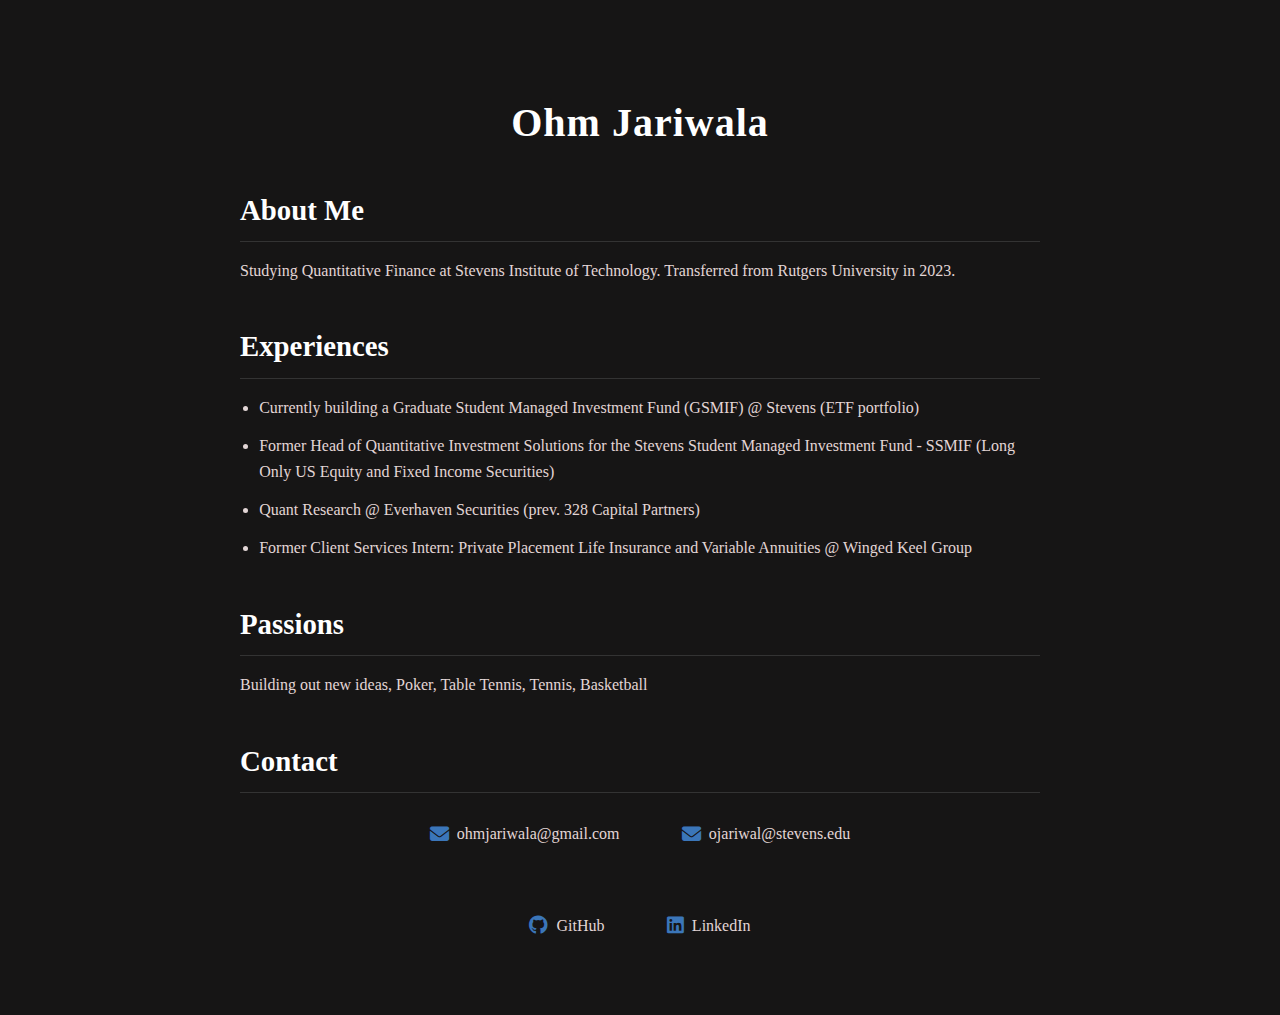
==== index.html @ 9c6dcec7 "Added personal information and improved styling" ====
<!DOCTYPE html>
<html lang="en">
<head>
    <meta charset="UTF-8">
    <meta name="viewport" content="width=device-width, initial-scale=1.0">
    <title>Ohm Jariwala</title>
    <link rel="stylesheet" href="styles.css">
    <link rel="stylesheet" href="https://cdnjs.cloudflare.com/ajax/libs/font-awesome/6.5.1/css/all.min.css">
</head>
<body>
    <div class="container">
        <h1>Ohm Jariwala</h1>
        
        <section class="about">
            <h2>About Me</h2>
            <p>Studying Quantitative Finance at Stevens Institute of Technology. Transferred from Rutgers University in 2023.</p>
        </section>

        <section class="experiences">
            <h2>Experiences</h2>
            <ul>
                <li>Currently building a Graduate Student Managed Investment Fund (GSMIF) @ Stevens (ETF portfolio)</li>
                <li>Former Head of Quantitative Investment Solutions for the Stevens Student Managed Investment Fund - SSMIF (Long Only US Equity and Fixed Income Securities)</li>
                <li>Quant Research @ Everhaven Securities (prev. 328 Capital Partners)</li>
                <li>Former Client Services Intern: Private Placement Life Insurance and Variable Annuities @ Winged Keel Group</li>
            </ul>
        </section>

        <section class="passions">
            <h2>Passions</h2>
            <p>Building out new ideas, Poker, Table Tennis, Tennis, Basketball</p>
        </section>

        <section class="contact">
            <h2>Contact</h2>
            <div class="email-links">
                <a href="mailto:ohmjariwala@gmail.com">
                    <i class="fas fa-envelope"></i>
                    ohmjariwala@gmail.com
                </a>
                <a href="mailto:ojariwal@stevens.edu">
                    <i class="fas fa-envelope"></i>
                    ojariwal@stevens.edu
                </a>
            </div>
        </section>

        <div class="social-links">
            <a href="https://github.com/ohmjariwala" target="_blank">
                <i class="fab fa-github"></i>
                GitHub
            </a>
            <a href="https://www.linkedin.com/in/ohm-jariwala/" target="_blank">
                <i class="fab fa-linkedin"></i>
                LinkedIn
            </a>
        </div>
    </div>
</body>
</html>
---- styles.css ----
:root {
    --bg-color: #161515;
    --text-color: #e3d6d6;
    --heading-color: #ffffff;
    --border-color: #333333;
    --hover-color: #2d2d2d;
    --accent-color: #3b76b9;
}

body {
    margin: 0;
    padding: 2rem;
    min-height: 100vh;
    font-family: 'Times New Roman', Times, serif;
    background-color: var(--bg-color);
    line-height: 1.6;
    color: var(--text-color);
}

.container {
    max-width: 800px;
    margin: 0 auto;
    padding: 2rem;
}

h1 {
    color: var(--heading-color);
    margin-bottom: 2rem;
    text-align: center;
    font-size: 2.5rem;
    letter-spacing: 1px;
}

h2 {
    color: var(--heading-color);
    margin-top: 2rem;
    margin-bottom: 1rem;
    border-bottom: 1px solid var(--border-color);
    padding-bottom: 0.5rem;
    font-size: 1.8rem;
}

section {
    margin-bottom: 2.5rem;
}

ul {
    padding-left: 1.2rem;
}

li {
    margin-bottom: 0.8rem;
}

.social-links, .email-links {
    display: flex;
    gap: 1.5rem;
    margin-top: 1rem;
    justify-content: center;
}

.social-links a, .email-links a {
    display: flex;
    align-items: center;
    gap: 0.5rem;
    text-decoration: none;
    color: var(--text-color);
    padding: 0.8rem 1.2rem;
    transition: all 0.3s ease;
}

.social-links a:hover, .email-links a:hover {
    background-color: var(--hover-color);
    transform: translateY(-2px);
}

.fa-github, .fa-linkedin, .fa-envelope {
    font-size: 1.2rem;
    color: var(--accent-color);
}

@media (max-width: 600px) {
    body {
        padding: 1rem;
    }
    
    .container {
        padding: 1rem;
    }
    
    .social-links, .email-links {
        flex-direction: column;
        gap: 0.8rem;
    }

    h1 {
        font-size: 2rem;
    }

    h2 {
        font-size: 1.5rem;
    }
}
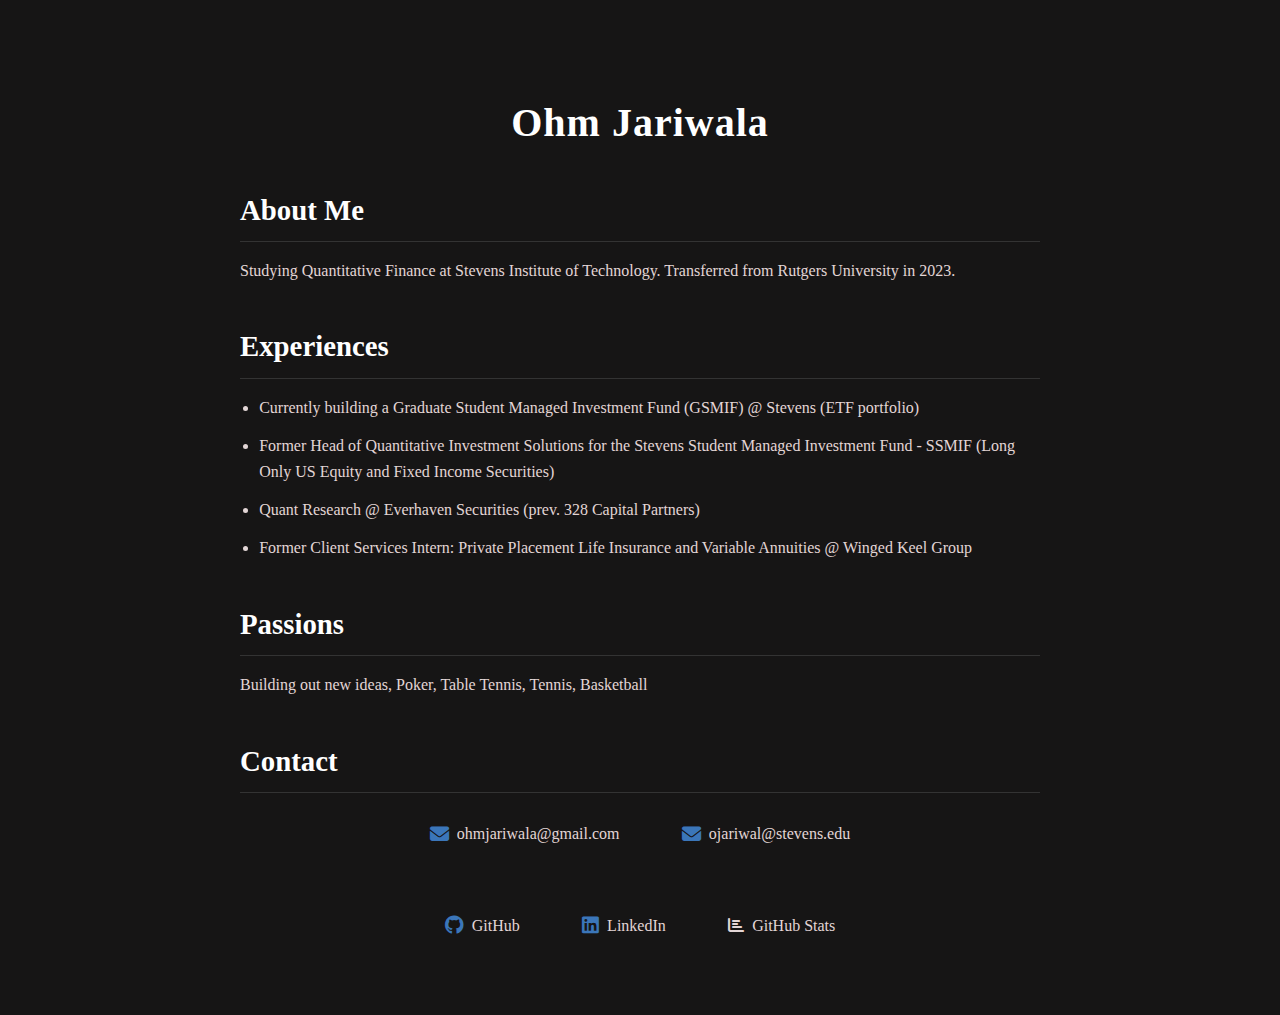
==== commit e2991570: "Added GitHub stats page and updated main page" ====
--- a/index.html
+++ b/index.html
@@ -54,6 +54,10 @@
                 <i class="fab fa-linkedin"></i>
                 LinkedIn
             </a>
+            <a href="github-stats.html">
+                <i class="fas fa-chart-bar"></i>
+                GitHub Stats
+            </a>
         </div>
     </div>
 </body>
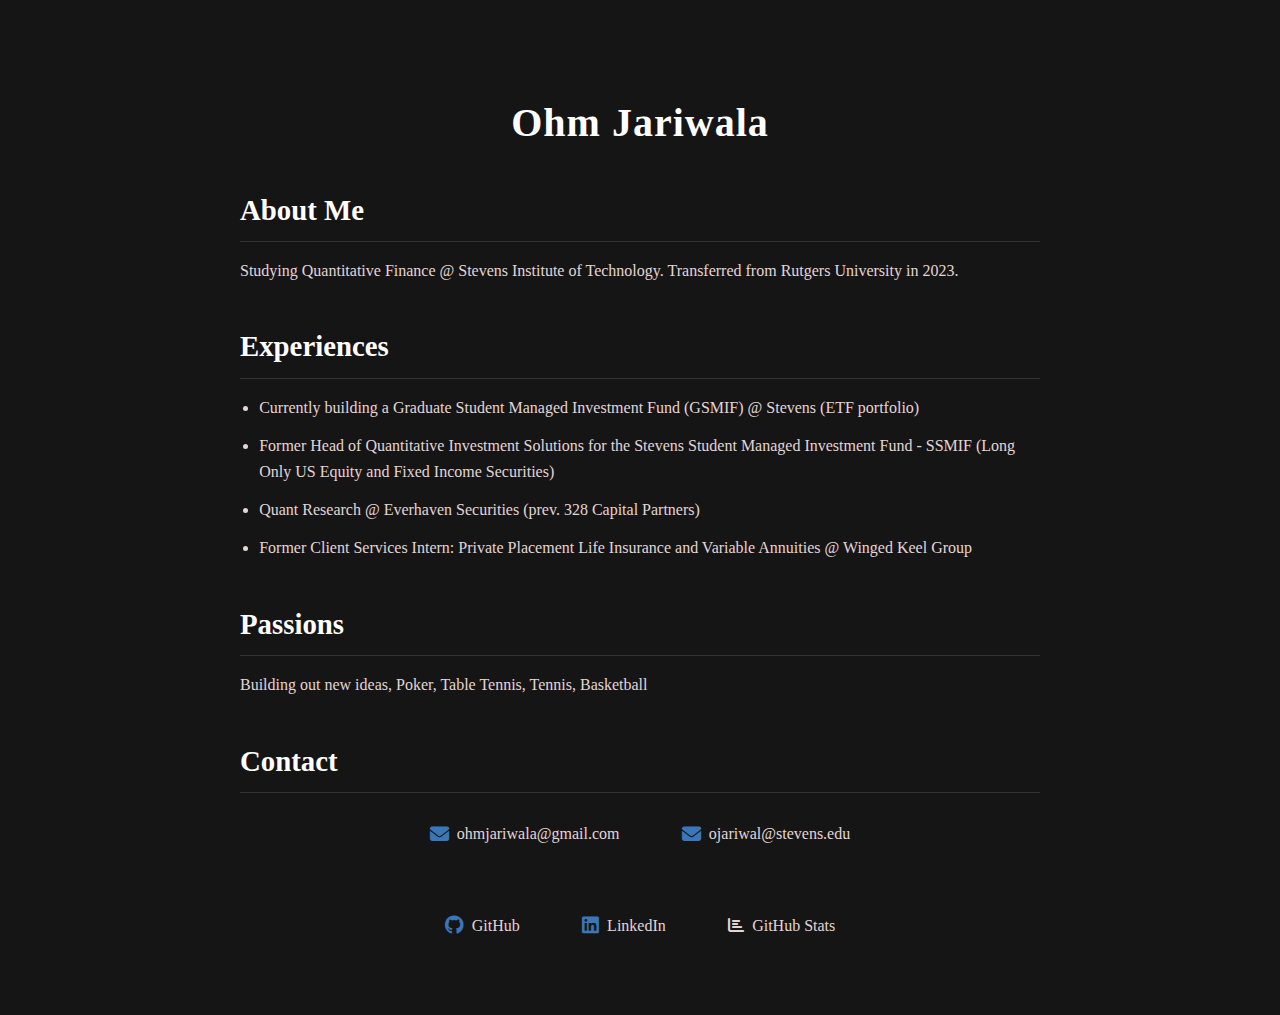
==== commit e12e37cb: "Testing changes" ====
--- a/index.html
+++ b/index.html
@@ -13,7 +13,7 @@
         
         <section class="about">
             <h2>About Me</h2>
-            <p>Studying Quantitative Finance at Stevens Institute of Technology. Transferred from Rutgers University in 2023.</p>
+            <p>Studying Quantitative Finance @ Stevens Institute of Technology. Transferred from Rutgers University in 2023.</p>
         </section>
 
         <section class="experiences">
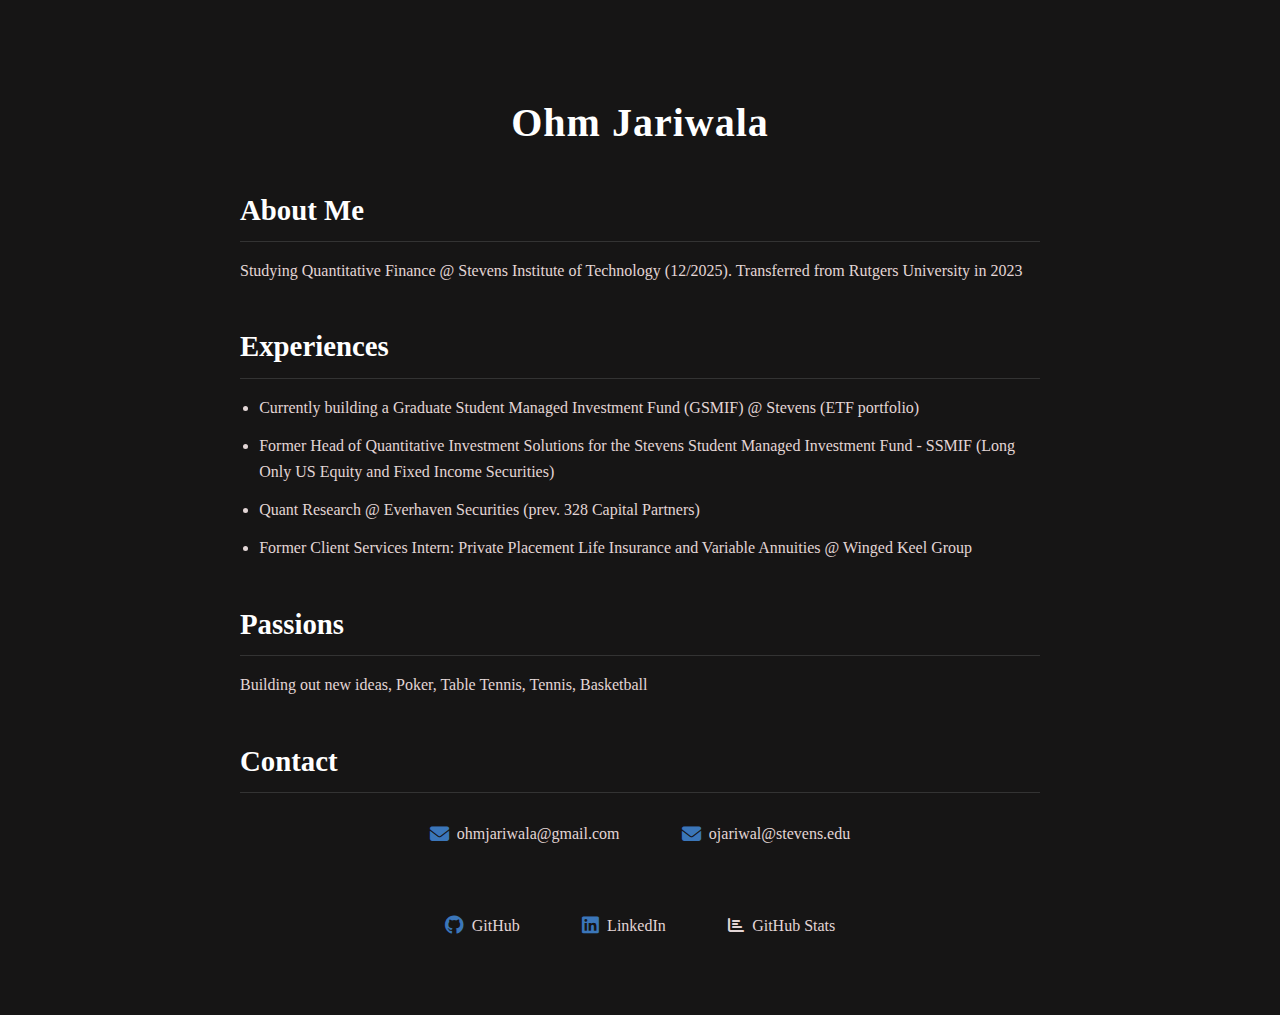
==== commit fc4bce22: "Testing changes" ====
--- a/index.html
+++ b/index.html
@@ -13,7 +13,7 @@
         
         <section class="about">
             <h2>About Me</h2>
-            <p>Studying Quantitative Finance @ Stevens Institute of Technology. Transferred from Rutgers University in 2023.</p>
+            <p>Studying Quantitative Finance @ Stevens Institute of Technology (12/2025). Transferred from Rutgers University in 2023</p>
         </section>
 
         <section class="experiences">
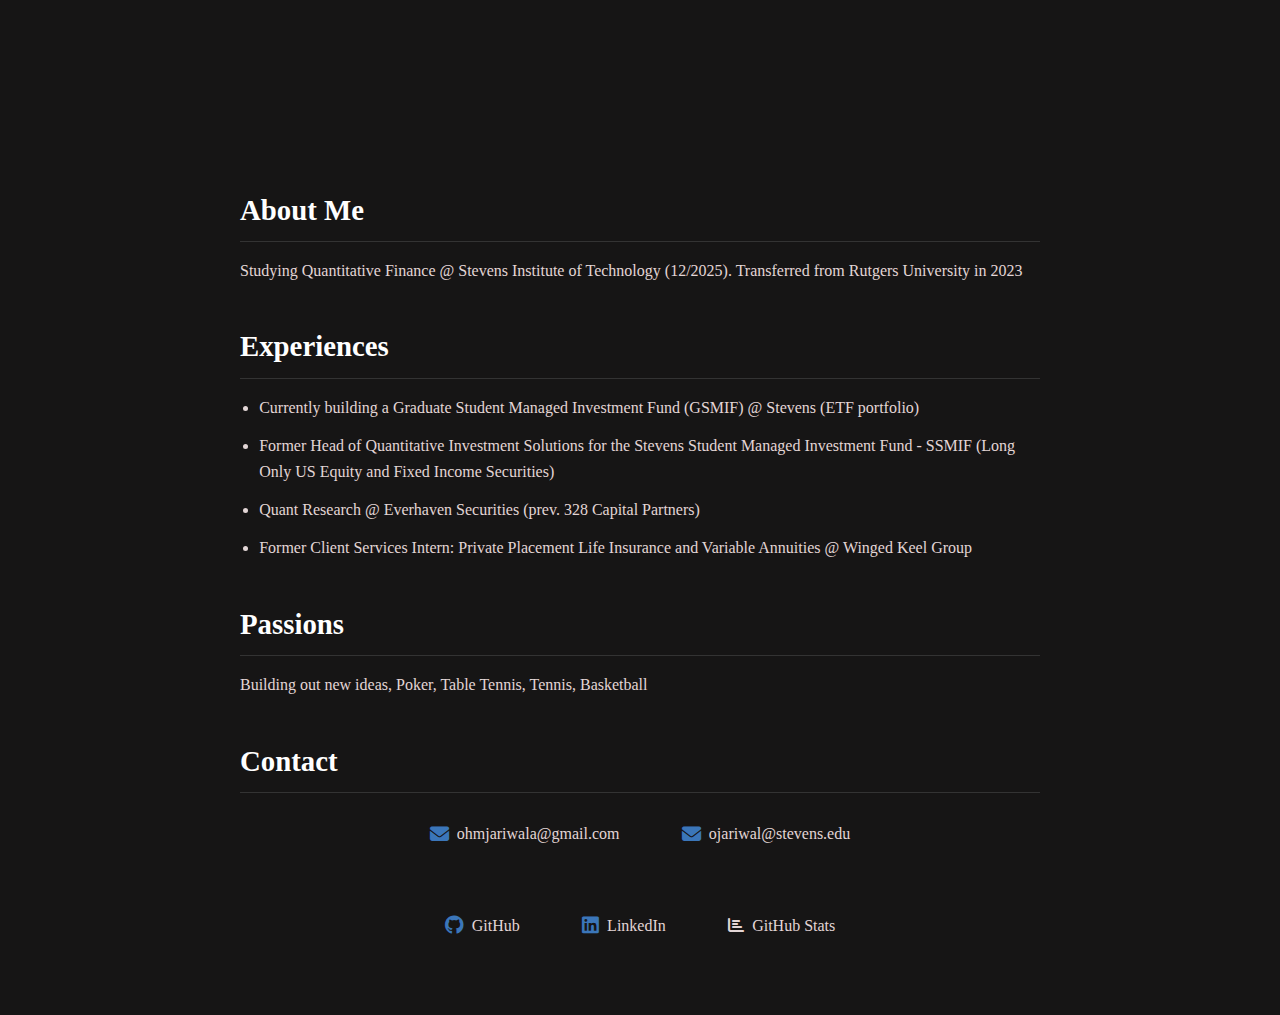
==== commit 06118345: "Animation for name" ====
--- a/index.html
+++ b/index.html
@@ -9,7 +9,20 @@
 </head>
 <body>
     <div class="container">
-        <h1>Ohm Jariwala</h1>
+        <h1>
+            <span class="animate-letter">O</span>
+            <span class="animate-letter">h</span>
+            <span class="animate-letter">m</span>
+            <span class="animate-letter">&nbsp;</span>
+            <span class="animate-letter">J</span>
+            <span class="animate-letter">a</span>
+            <span class="animate-letter">r</span>
+            <span class="animate-letter">i</span>
+            <span class="animate-letter">w</span>
+            <span class="animate-letter">a</span>
+            <span class="animate-letter">l</span>
+            <span class="animate-letter">a</span>
+        </h1>
         
         <section class="about">
             <h2>About Me</h2>
--- a/styles.css
+++ b/styles.css
@@ -11,7 +11,7 @@
     margin: 0;
     padding: 2rem;
     min-height: 100vh;
-    font-family: 'Times New Roman', Times, serif;
+    font-family: Garamond, "EB Garamond", "Times New Roman", serif;
     background-color: var(--bg-color);
     line-height: 1.6;
     color: var(--text-color);
@@ -100,4 +100,31 @@
     h2 {
         font-size: 1.5rem;
     }
-} +} 
+
+.animate-letter {
+    display: inline-block;
+    opacity: 0;
+    transform: translateY(20px);
+    animation: fadeInUp 0.3s ease forwards;
+}
+
+@keyframes fadeInUp {
+    to {
+        opacity: 1;
+        transform: translateY(0);
+    }
+}
+
+.animate-letter:nth-child(1) { animation-delay: 0.1s; }
+.animate-letter:nth-child(2) { animation-delay: 0.2s; }
+.animate-letter:nth-child(3) { animation-delay: 0.3s; }
+.animate-letter:nth-child(4) { animation-delay: 0.4s; }
+.animate-letter:nth-child(5) { animation-delay: 0.5s; }
+.animate-letter:nth-child(6) { animation-delay: 0.6s; }
+.animate-letter:nth-child(7) { animation-delay: 0.7s; }
+.animate-letter:nth-child(8) { animation-delay: 0.8s; }
+.animate-letter:nth-child(9) { animation-delay: 0.9s; }
+.animate-letter:nth-child(10) { animation-delay: 1.0s; }
+.animate-letter:nth-child(11) { animation-delay: 1.1s; }
+.animate-letter:nth-child(12) { animation-delay: 1.2s; } 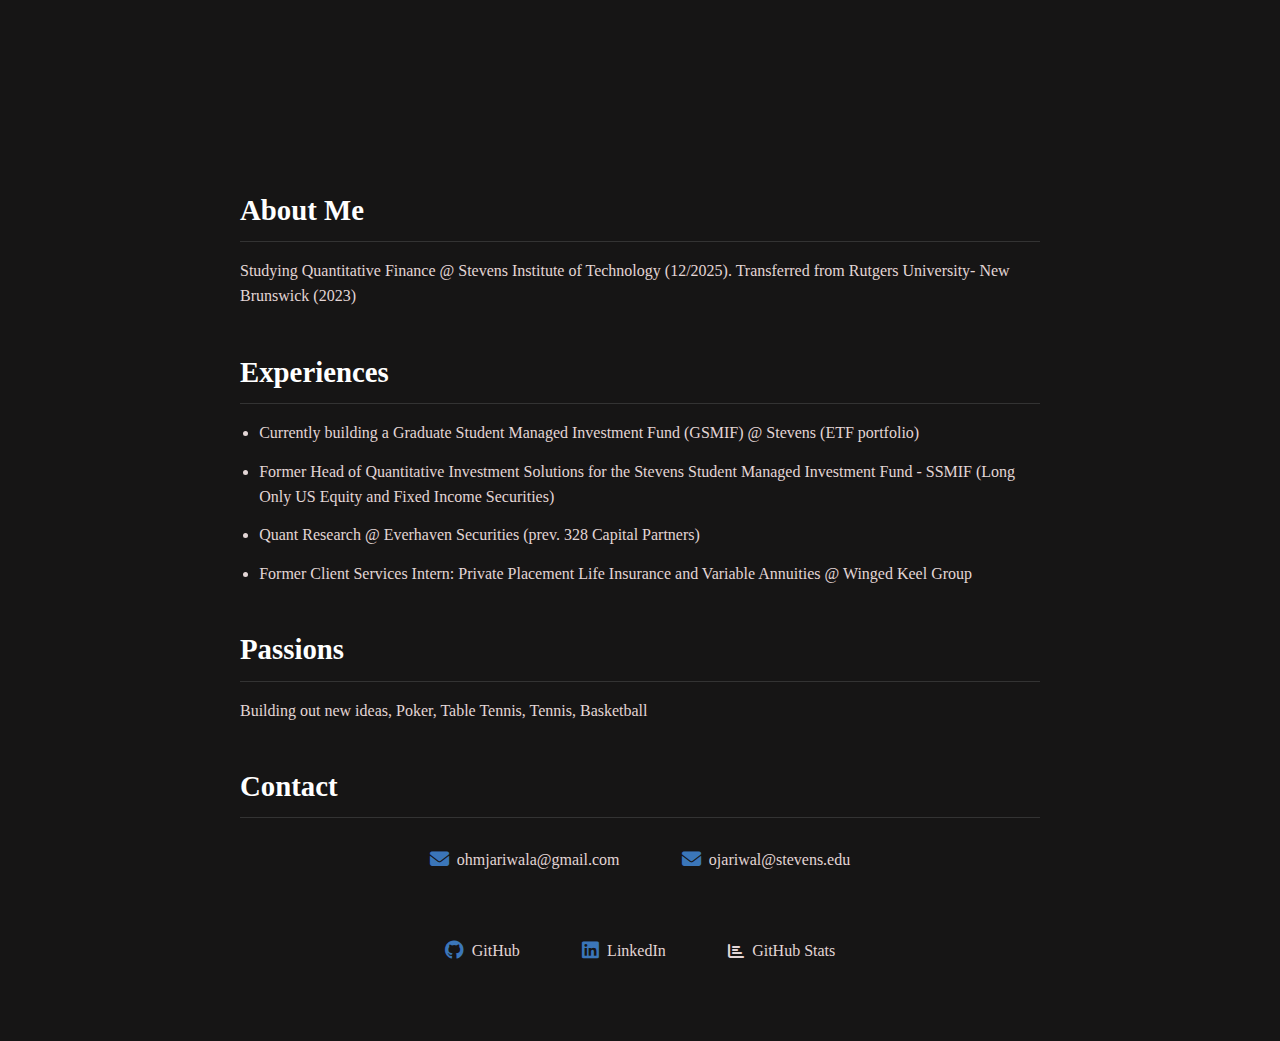
==== commit ceb3642a: "Adjusted Description" ====
--- a/index.html
+++ b/index.html
@@ -26,7 +26,7 @@
         
         <section class="about">
             <h2>About Me</h2>
-            <p>Studying Quantitative Finance @ Stevens Institute of Technology (12/2025). Transferred from Rutgers University in 2023</p>
+            <p>Studying Quantitative Finance @ Stevens Institute of Technology (12/2025). Transferred from Rutgers University- New Brunswick (2023)</p>
         </section>
 
         <section class="experiences">
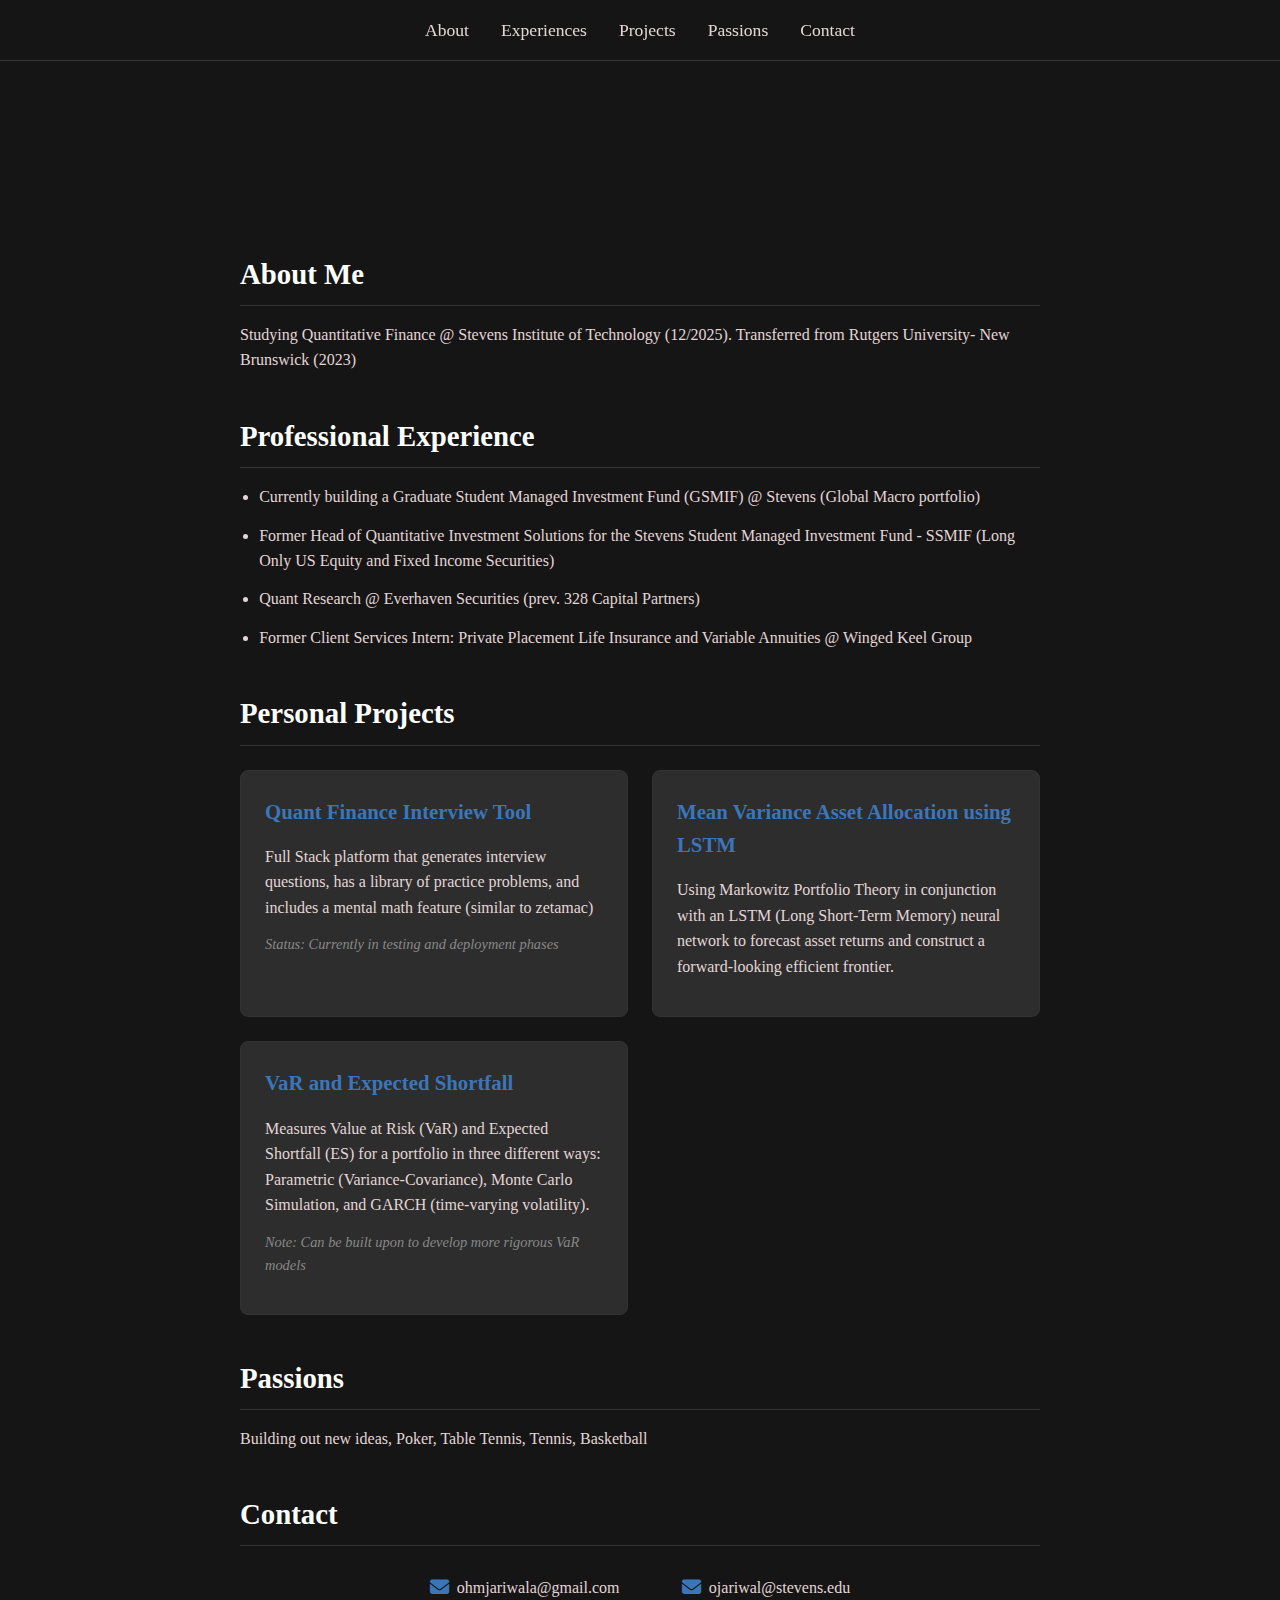
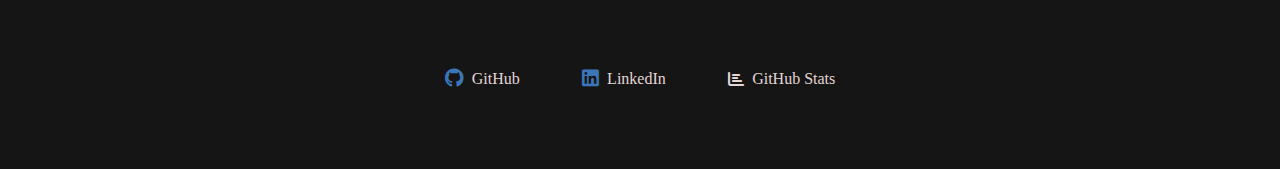
==== commit e4697d6d: "Added navbar and personal projects section with modern card layout" ====
--- a/index.html
+++ b/index.html
@@ -8,6 +8,16 @@
     <link rel="stylesheet" href="https://cdnjs.cloudflare.com/ajax/libs/font-awesome/6.5.1/css/all.min.css">
 </head>
 <body>
+    <nav class="navbar">
+        <div class="nav-links">
+            <a href="#about">About</a>
+            <a href="#experiences">Experiences</a>
+            <a href="#projects">Projects</a>
+            <a href="#passions">Passions</a>
+            <a href="#contact">Contact</a>
+        </div>
+    </nav>
+
     <div class="container">
         <h1>
             <span class="animate-letter">O</span>
@@ -24,27 +34,49 @@
             <span class="animate-letter">a</span>
         </h1>
         
-        <section class="about">
+        <section id="about" class="about">
             <h2>About Me</h2>
             <p>Studying Quantitative Finance @ Stevens Institute of Technology (12/2025). Transferred from Rutgers University- New Brunswick (2023)</p>
         </section>
 
-        <section class="experiences">
-            <h2>Experiences</h2>
+        <section id="experiences" class="experiences">
+            <h2>Professional Experience</h2>
             <ul>
-                <li>Currently building a Graduate Student Managed Investment Fund (GSMIF) @ Stevens (ETF portfolio)</li>
+                <li>Currently building a Graduate Student Managed Investment Fund (GSMIF) @ Stevens (Global Macro portfolio)</li>
                 <li>Former Head of Quantitative Investment Solutions for the Stevens Student Managed Investment Fund - SSMIF (Long Only US Equity and Fixed Income Securities)</li>
                 <li>Quant Research @ Everhaven Securities (prev. 328 Capital Partners)</li>
                 <li>Former Client Services Intern: Private Placement Life Insurance and Variable Annuities @ Winged Keel Group</li>
             </ul>
         </section>
 
-        <section class="passions">
+        <section id="projects" class="projects">
+            <h2>Personal Projects</h2>
+            <div class="project-cards">
+                <div class="project-card">
+                    <h3>Quant Finance Interview Tool</h3>
+                    <p>Full Stack platform that generates interview questions, has a library of practice problems, and includes a mental math feature (similar to zetamac)</p>
+                    <p class="project-status">Status: Currently in testing and deployment phases</p>
+                </div>
+
+                <div class="project-card">
+                    <h3>Mean Variance Asset Allocation using LSTM</h3>
+                    <p>Using Markowitz Portfolio Theory in conjunction with an LSTM (Long Short-Term Memory) neural network to forecast asset returns and construct a forward-looking efficient frontier.</p>
+                </div>
+
+                <div class="project-card">
+                    <h3>VaR and Expected Shortfall</h3>
+                    <p>Measures Value at Risk (VaR) and Expected Shortfall (ES) for a portfolio in three different ways: Parametric (Variance-Covariance), Monte Carlo Simulation, and GARCH (time-varying volatility).</p>
+                    <p class="project-status">Note: Can be built upon to develop more rigorous VaR models</p>
+                </div>
+            </div>
+        </section>
+
+        <section id="passions" class="passions">
             <h2>Passions</h2>
             <p>Building out new ideas, Poker, Table Tennis, Tennis, Basketball</p>
         </section>
 
-        <section class="contact">
+        <section id="contact" class="contact">
             <h2>Contact</h2>
             <div class="email-links">
                 <a href="mailto:ohmjariwala@gmail.com">
--- a/styles.css
+++ b/styles.css
@@ -21,6 +21,7 @@
     max-width: 800px;
     margin: 0 auto;
     padding: 2rem;
+    margin-top: 4rem;
 }
 
 h1 {
@@ -127,4 +128,93 @@
 .animate-letter:nth-child(9) { animation-delay: 0.9s; }
 .animate-letter:nth-child(10) { animation-delay: 1.0s; }
 .animate-letter:nth-child(11) { animation-delay: 1.1s; }
-.animate-letter:nth-child(12) { animation-delay: 1.2s; } +.animate-letter:nth-child(12) { animation-delay: 1.2s; }
+
+/* Navbar Styles */
+.navbar {
+    position: fixed;
+    top: 0;
+    left: 0;
+    right: 0;
+    background-color: rgba(22, 21, 21, 0.95);
+    padding: 1rem 0;
+    z-index: 1000;
+    border-bottom: 1px solid var(--border-color);
+}
+
+.nav-links {
+    display: flex;
+    justify-content: center;
+    gap: 2rem;
+}
+
+.nav-links a {
+    color: var(--text-color);
+    text-decoration: none;
+    font-size: 1.1rem;
+    transition: color 0.3s ease;
+}
+
+.nav-links a:hover {
+    color: var(--accent-color);
+}
+
+/* Project Cards Styles */
+.project-cards {
+    display: grid;
+    grid-template-columns: repeat(auto-fit, minmax(300px, 1fr));
+    gap: 1.5rem;
+    margin-top: 1.5rem;
+}
+
+.project-card {
+    background-color: var(--hover-color);
+    border: 1px solid var(--border-color);
+    border-radius: 8px;
+    padding: 1.5rem;
+    transition: transform 0.3s ease;
+}
+
+.project-card:hover {
+    transform: translateY(-5px);
+}
+
+.project-card h3 {
+    color: var(--accent-color);
+    margin-top: 0;
+    margin-bottom: 1rem;
+    font-size: 1.3rem;
+    border-bottom: none;
+}
+
+.project-card p {
+    margin: 0.8rem 0;
+}
+
+.project-status {
+    color: #888;
+    font-style: italic;
+    font-size: 0.9rem;
+    margin-top: 1rem;
+}
+
+/* Responsive adjustments */
+@media (max-width: 600px) {
+    .navbar {
+        padding: 0.5rem 0;
+    }
+
+    .nav-links {
+        gap: 1rem;
+        flex-wrap: wrap;
+        padding: 0 1rem;
+    }
+
+    .nav-links a {
+        font-size: 1rem;
+    }
+
+    .project-cards {
+        grid-template-columns: 1fr;
+    }
+} 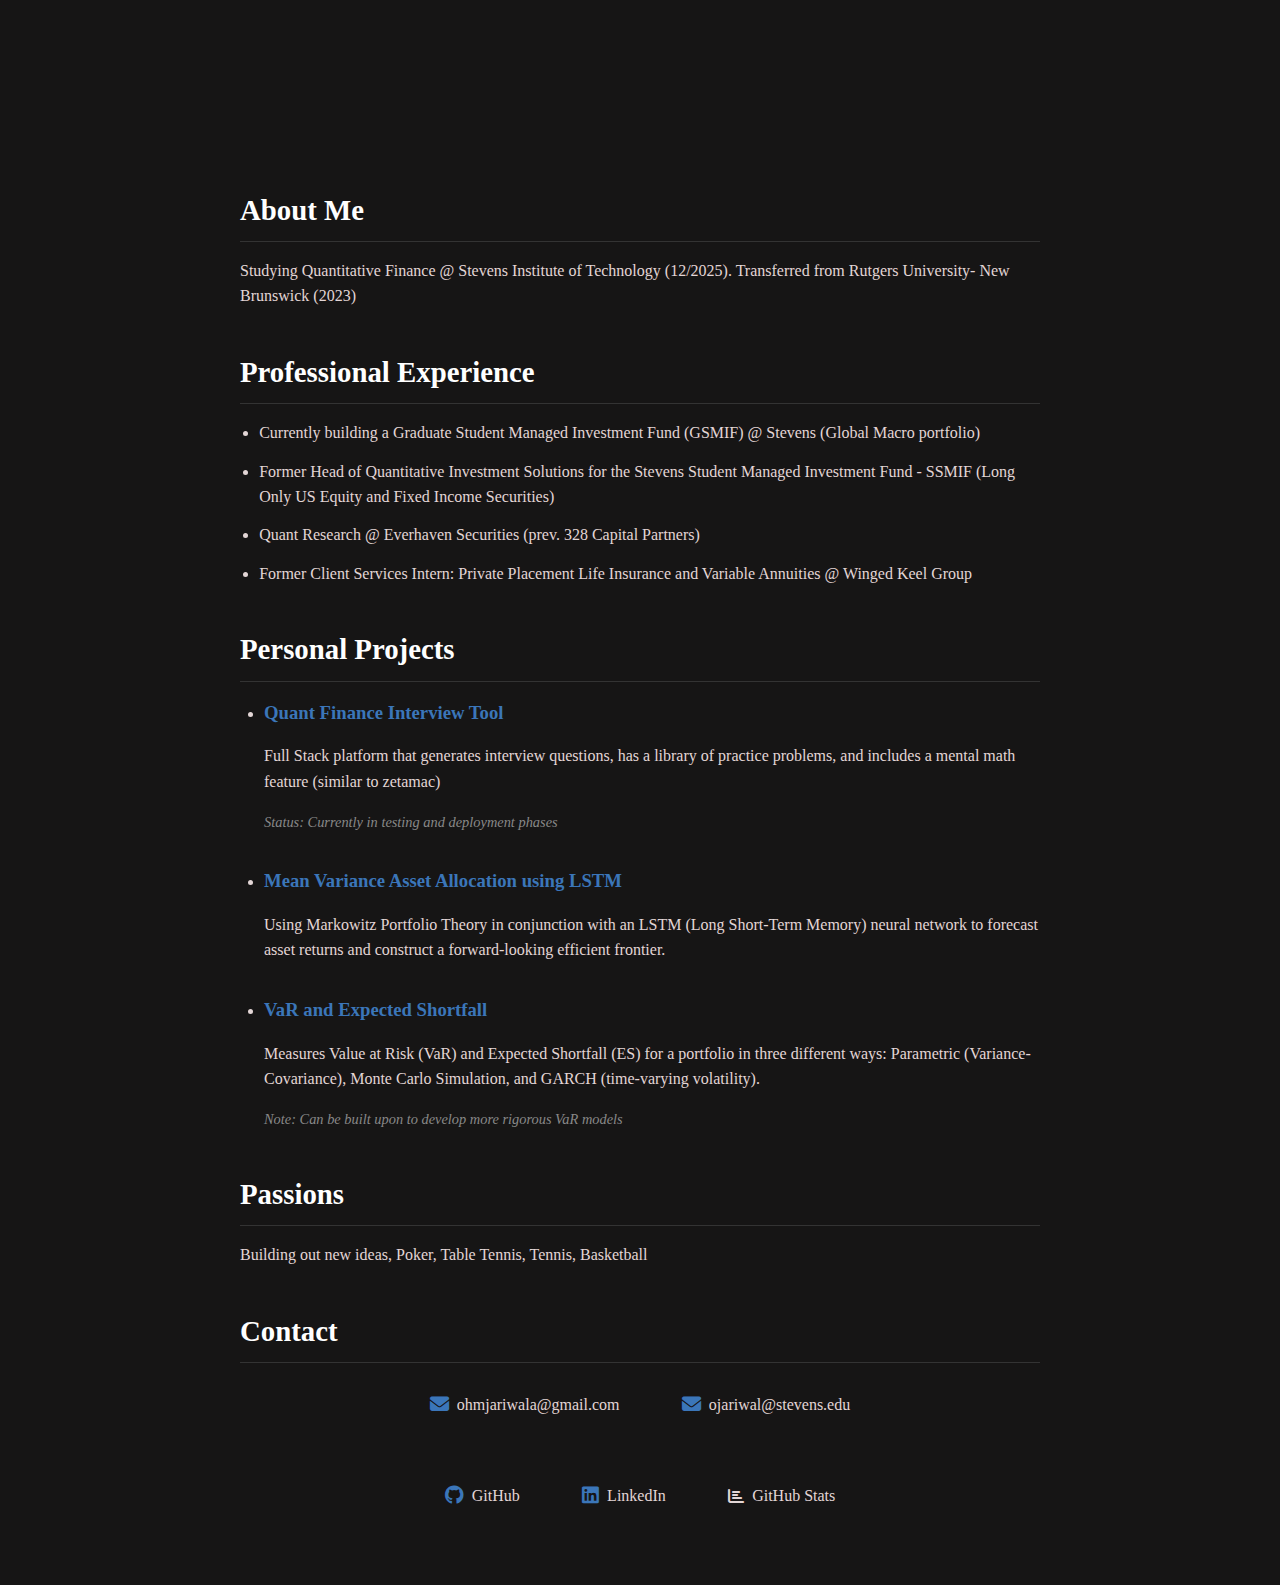
==== commit 8e75235a: "Removed navbar and updated projects section with hyperlinks" ====
--- a/index.html
+++ b/index.html
@@ -8,16 +8,6 @@
     <link rel="stylesheet" href="https://cdnjs.cloudflare.com/ajax/libs/font-awesome/6.5.1/css/all.min.css">
 </head>
 <body>
-    <nav class="navbar">
-        <div class="nav-links">
-            <a href="#about">About</a>
-            <a href="#experiences">Experiences</a>
-            <a href="#projects">Projects</a>
-            <a href="#passions">Passions</a>
-            <a href="#contact">Contact</a>
-        </div>
-    </nav>
-
     <div class="container">
         <h1>
             <span class="animate-letter">O</span>
@@ -51,24 +41,24 @@
 
         <section id="projects" class="projects">
             <h2>Personal Projects</h2>
-            <div class="project-cards">
-                <div class="project-card">
-                    <h3>Quant Finance Interview Tool</h3>
+            <ul class="project-list">
+                <li>
+                    <h3><a href="https://github.com/ohmjariwala/QF-Interview-Tool" target="_blank">Quant Finance Interview Tool</a></h3>
                     <p>Full Stack platform that generates interview questions, has a library of practice problems, and includes a mental math feature (similar to zetamac)</p>
                     <p class="project-status">Status: Currently in testing and deployment phases</p>
-                </div>
+                </li>
 
-                <div class="project-card">
-                    <h3>Mean Variance Asset Allocation using LSTM</h3>
+                <li>
+                    <h3><a href="https://github.com/ohmjariwala/MV-Asset-Allocation" target="_blank">Mean Variance Asset Allocation using LSTM</a></h3>
                     <p>Using Markowitz Portfolio Theory in conjunction with an LSTM (Long Short-Term Memory) neural network to forecast asset returns and construct a forward-looking efficient frontier.</p>
-                </div>
+                </li>
 
-                <div class="project-card">
-                    <h3>VaR and Expected Shortfall</h3>
+                <li>
+                    <h3><a href="https://github.com/ohmjariwala/VaR-and-ES-Modeling" target="_blank">VaR and Expected Shortfall</a></h3>
                     <p>Measures Value at Risk (VaR) and Expected Shortfall (ES) for a portfolio in three different ways: Parametric (Variance-Covariance), Monte Carlo Simulation, and GARCH (time-varying volatility).</p>
                     <p class="project-status">Note: Can be built upon to develop more rigorous VaR models</p>
-                </div>
-            </div>
+                </li>
+            </ul>
         </section>
 
         <section id="passions" class="passions">
--- a/styles.css
+++ b/styles.css
@@ -21,7 +21,6 @@
     max-width: 800px;
     margin: 0 auto;
     padding: 2rem;
-    margin-top: 4rem;
 }
 
 h1 {
@@ -130,90 +129,39 @@
 .animate-letter:nth-child(11) { animation-delay: 1.1s; }
 .animate-letter:nth-child(12) { animation-delay: 1.2s; }
 
-/* Navbar Styles */
-.navbar {
-    position: fixed;
-    top: 0;
-    left: 0;
-    right: 0;
-    background-color: rgba(22, 21, 21, 0.95);
-    padding: 1rem 0;
-    z-index: 1000;
-    border-bottom: 1px solid var(--border-color);
+/* Project List Styles */
+.project-list {
+    list-style-type: disc;
+    padding-left: 1.5rem;
 }
 
-.nav-links {
-    display: flex;
-    justify-content: center;
-    gap: 2rem;
+.project-list li {
+    margin-bottom: 2rem;
 }
 
-.nav-links a {
-    color: var(--text-color);
+.project-list h3 {
+    margin: 0 0 0.5rem 0;
+}
+
+.project-list h3 a {
+    color: var(--accent-color);
     text-decoration: none;
-    font-size: 1.1rem;
     transition: color 0.3s ease;
 }
 
-.nav-links a:hover {
-    color: var(--accent-color);
-}
-
-/* Project Cards Styles */
-.project-cards {
-    display: grid;
-    grid-template-columns: repeat(auto-fit, minmax(300px, 1fr));
-    gap: 1.5rem;
-    margin-top: 1.5rem;
-}
-
-.project-card {
-    background-color: var(--hover-color);
-    border: 1px solid var(--border-color);
-    border-radius: 8px;
-    padding: 1.5rem;
-    transition: transform 0.3s ease;
-}
-
-.project-card:hover {
-    transform: translateY(-5px);
-}
-
-.project-card h3 {
-    color: var(--accent-color);
-    margin-top: 0;
-    margin-bottom: 1rem;
-    font-size: 1.3rem;
-    border-bottom: none;
-}
-
-.project-card p {
-    margin: 0.8rem 0;
+.project-list h3 a:hover {
+    color: var(--text-color);
 }
 
 .project-status {
     color: #888;
     font-style: italic;
     font-size: 0.9rem;
-    margin-top: 1rem;
+    margin-top: 0.5rem;
 }
 
 /* Responsive adjustments */
 @media (max-width: 600px) {
-    .navbar {
-        padding: 0.5rem 0;
-    }
-
-    .nav-links {
-        gap: 1rem;
-        flex-wrap: wrap;
-        padding: 0 1rem;
-    }
-
-    .nav-links a {
-        font-size: 1rem;
-    }
-
     .project-cards {
         grid-template-columns: 1fr;
     }
